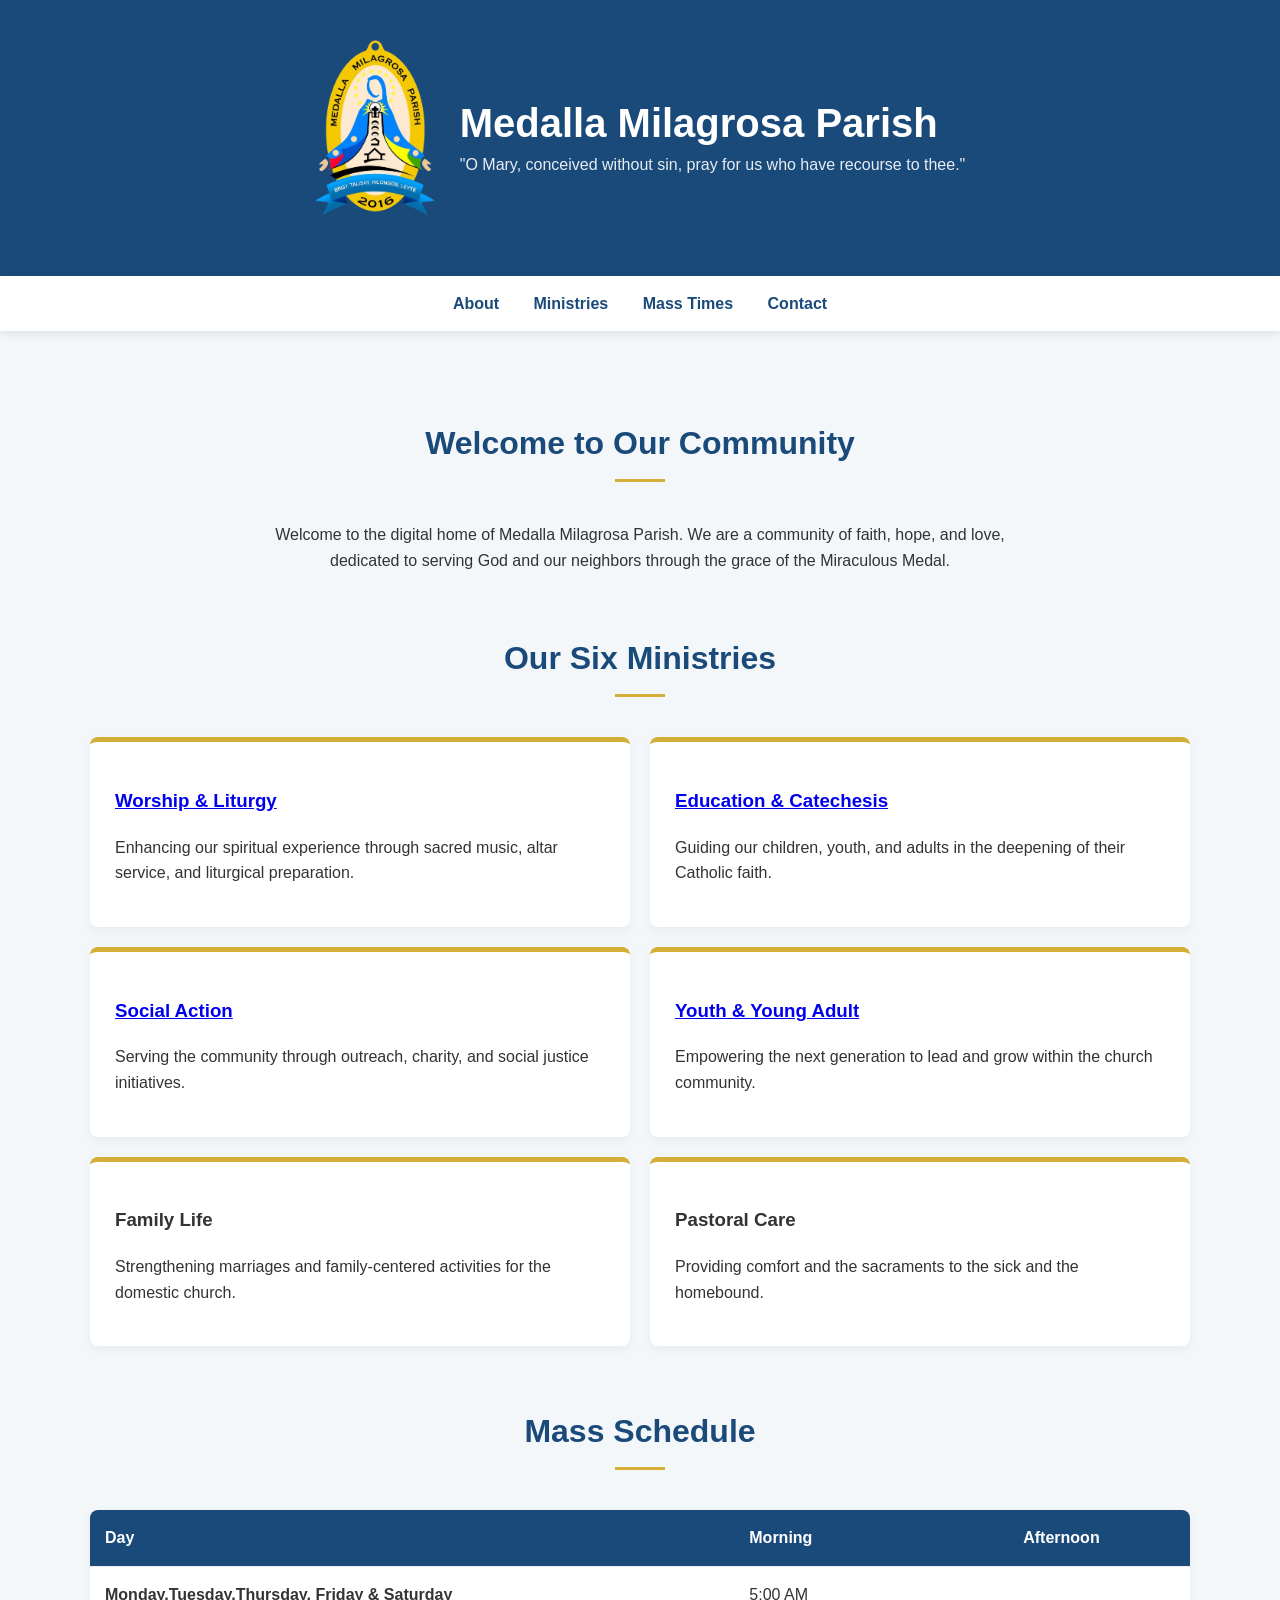
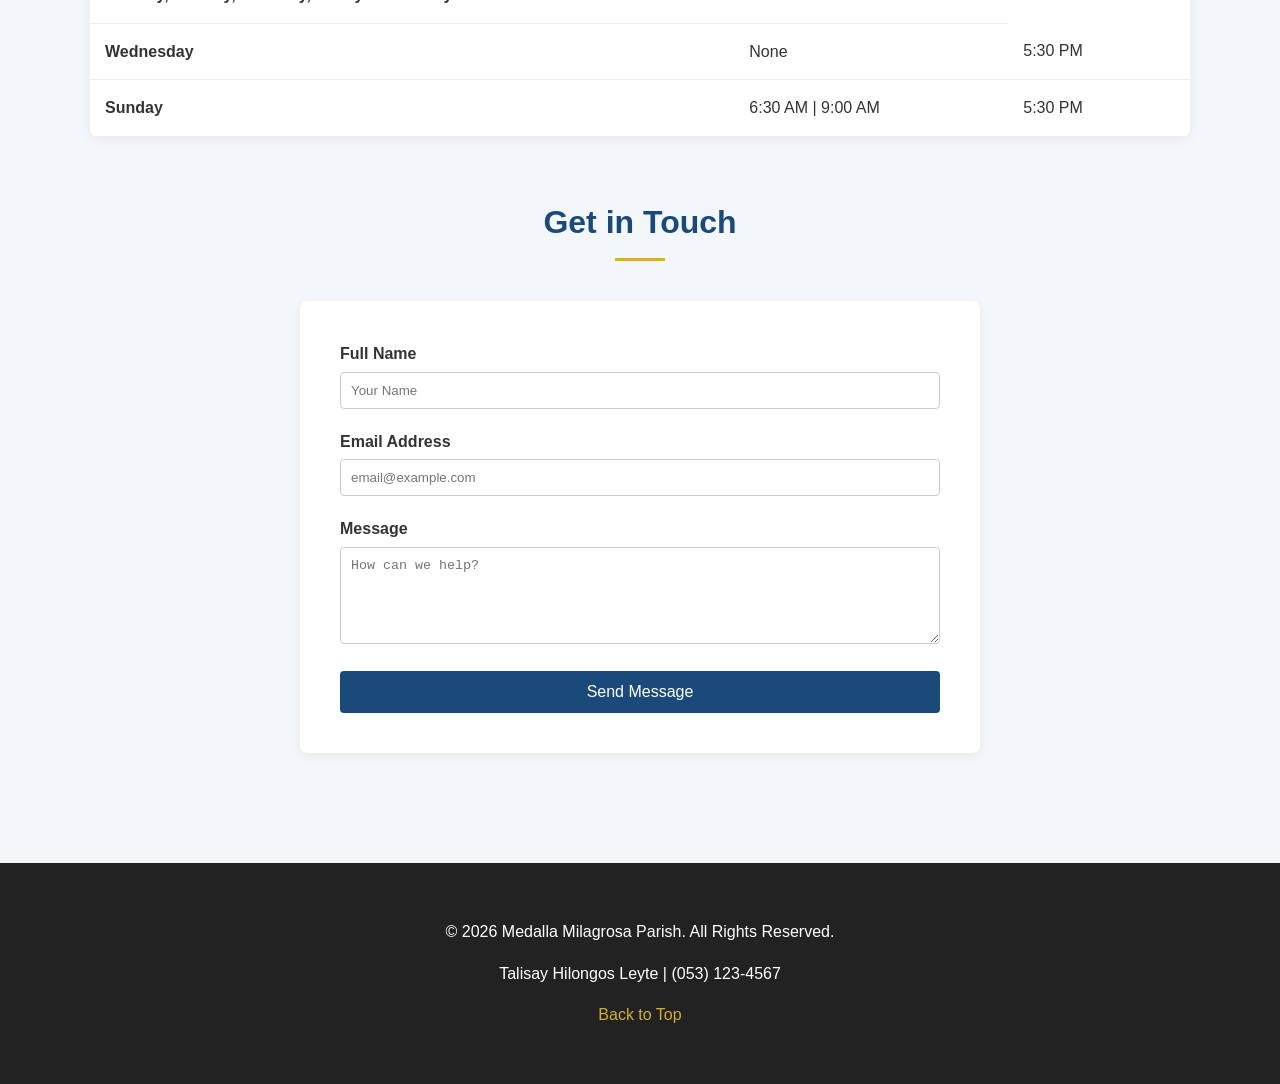
==== index.html @ 0173ea2f "First Update" ====
<!DOCTYPE html>
<html lang="en">
<head>
    <meta charset="UTF-8">
    <meta name="viewport" content="width=device-width, initial-scale=1.0">
    <title>Medalla Milagrosa Parish</title>
    <link rel="stylesheet" href="style.css">
</head>
<body>

    <header>
    <div class="header-content">
        <img src="images/logo.png" alt="Medalla Milagrosa Parish Logo" class="parish-logo">
        
        <div class="header-text">
            <h1>Medalla Milagrosa Parish</h1>
            <p>"O Mary, conceived without sin, pray for us who have recourse to thee."</p>
        </div>
    </div>
    </header>

    <nav>
        <a href="#about">About</a>
        <a href="#ministries">Ministries</a>
        <a href="#schedule">Mass Times</a>
        <a href="#contact">Contact</a>
    </nav>

    <main class="container">
        <section id="about" style="text-align: center; max-width: 800px; margin: auto;">
            <h2 class="section-title">Welcome to Our Community</h2>
            <p>Welcome to the digital home of Medalla Milagrosa Parish. We are a community of faith, hope, and love, dedicated to serving God and our neighbors through the grace of the Miraculous Medal.</p>
        </section>

        <section id="ministries" style="margin-top: 60px;">
            <h2 class="section-title">Our Six Ministries</h2>
            <div class="ministry-grid">
                <div class="card">
                    <h3><a href="#Worship">Worship & Liturgy</a></h3>
                    <p>Enhancing our spiritual experience through sacred music, altar service, and liturgical preparation.</p>
                </div>
                <div class="card">
                    <h3> <a href="#Education">Education & Catechesis</a></h3>
                    <p>Guiding our children, youth, and adults in the deepening of their Catholic faith.</p>
                </div>
                <div class="card">
                    <h3><a href="#Services">Social Action</a></h3>
                    <p>Serving the community through outreach, charity, and social justice initiatives.</p>
                </div>
                <div class="card">
                    <h3><a href="#youth">Youth & Young Adult</a></h3>
                    <p>Empowering the next generation to lead and grow within the church community.</p>
                </div>
                <div class="card">
                    <h3>Family Life</h3>
                    <p>Strengthening marriages and family-centered activities for the domestic church.</p>
                </div>
                <div class="card">
                    <h3>Pastoral Care</h3>
                    <p>Providing comfort and the sacraments to the sick and the homebound.</p>
                </div>
            </div>
        </section>

        <section id="schedule" style="margin-top: 60px;">
            <h2 class="section-title">Mass Schedule</h2>
            <table class="schedule-table">
                <thead>
                    <tr>
                        <th>Day</th>
                        <th>Morning</th>
                        <th>Afternoon</th>
                    </tr>
                </thead>
                <tbody>
                    <tr>
                        <td><strong>Monday,Tuesday,Thursday, Friday & Saturday</strong></td>
                        <td>5:00 AM</td>
                    </tr>
                    <tr>
                        <td><strong>Wednesday</strong></td>
                        <td>None</td>
                        <td>5:30 PM</td>
                    </tr>
                    <tr>
                        <td><strong>Sunday</strong></td>
                        <td>6:30 AM | 9:00 AM </td>
                        <td>5:30 PM</td>
                    </tr>
                </tbody>
            </table>
        </section>

        <section id="contact" style="margin-top: 60px;">
            <h2 class="section-title">Get in Touch</h2>
            <div class="contact-container">
                <form action="#">
                    <div class="form-group">
                        <label>Full Name</label>
                        <input type="text" placeholder="Your Name" required>
                    </div>
                    <div class="form-group">
                        <label>Email Address</label>
                        <input type="email" placeholder="email@example.com" required>
                    </div>
                    <div class="form-group">
                        <label>Message</label>
                        <textarea rows="5" placeholder="How can we help?"></textarea>
                    </div>
                    <button type="submit" class="submit-btn">Send Message</button>
                </form>
            </div>
        </section>
    </main>

    <footer>
        <p>&copy; 2026 Medalla Milagrosa Parish. All Rights Reserved.</p>
        <p>Talisay Hilongos Leyte | (053) 123-4567</p>
        <p><a href="#">Back to Top</a></p>
    </footer>
    
</body>
</html>
---- style.css ----
/* General Styles */
body {
    font-family: 'Segoe UI', Tahoma, Geneva, Verdana, sans-serif;
    margin: 0;
    padding: 0;
    line-height: 1.6;
    color: #333;
    background-color: #f4f7f9;
    scroll-behavior: smooth;
}

/* Header Layout */
header {
    background-color: #1a4a7a;
    color: white;
    padding: 40px 20px;
    display: flex;
    justify-content: center; /* Centers the whole group */
}

.header-content {
    display: flex;
    align-items: center; /* Aligns logo and text vertically */
    gap: 25px;           /* Space between logo and text */
    max-width: 1100px;
    text-align: left;    /* Aligns text to the left now that it's side-by-side */
}

/* Logo Styling */
.parish-logo {
    width: 120px;
    height: auto;
    margin-bottom: 20px;
    /* This line "removes" white backgrounds */
    /*mix-blend-mode: multiply;*/ 
}

.header-text h1 {
    margin: 0;
    font-size: 2.5rem;
    line-height: 1.2;
}

.header-text p {
    margin: 5px 0 0 0;
    font-size: 1rem;
    opacity: 0.9;
}

/* Responsive: Stack them again on small phones */
@media (max-width: 600px) {
    .header-content {
        flex-direction: column;
        text-align: center;
    }
}

/* Navigation */
nav {
    background: #fff;
    padding: 15px;
    text-align: center;
    position: sticky;
    top: 0;
    box-shadow: 0 2px 10px rgba(0,0,0,0.1);
    z-index: 1000;
}

nav a {
    margin: 0 15px;
    text-decoration: none;
    color: #1a4a7a;
    font-weight: bold;
    transition: color 0.3s;
}

nav a:hover {
    color: #d4af37;
}

/* Container & Titles */
.container {
    max-width: 1100px;
    margin: auto;
    padding: 60px 20px;
}

.section-title {
    text-align: center;
    color: #1a4a7a;
    margin-bottom: 40px;
    font-size: 2rem;
    position: relative;
}

.section-title::after {
    content: '';
    display: block;
    width: 50px;
    height: 3px;
    background: #d4af37;
    margin: 10px auto;
}

/* Ministry Grid */
.ministry-grid {
    display: flex;
    flex-wrap: wrap;
    gap: 20px;
    justify-content: center;
}

.card {
    background: white;
    border-top: 5px solid #d4af37;
    border-radius: 8px;
    padding: 25px;
    flex: 1 1 calc(33.333% - 40px);
    min-width: 280px;
    box-shadow: 0 4px 12px rgba(0,0,0,0.05);
    transition: transform 0.3s ease;
}

.card:hover {
    transform: translateY(-8px);
}

/* Mass Schedule Table */
.schedule-table {
    width: 100%;
    border-collapse: collapse;
    background: white;
    border-radius: 8px;
    overflow: hidden;
    box-shadow: 0 4px 12px rgba(0,0,0,0.05);
}

.schedule-table th, .schedule-table td {
    padding: 15px;
    text-align: left;
    border-bottom: 1px solid #eee;
}

.schedule-table th {
    background-color: #1a4a7a;
    color: white;
}

.schedule-table tr:hover {
    background-color: #f9f9f9;
}

/* Contact Form */
.contact-container {
    background: white;
    padding: 40px;
    border-radius: 8px;
    box-shadow: 0 4px 12px rgba(0,0,0,0.05);
    max-width: 600px;
    margin: auto;
}

.form-group {
    margin-bottom: 20px;
}

.form-group label {
    display: block;
    margin-bottom: 5px;
    font-weight: bold;
}

.form-group input, .form-group textarea {
    width: 100%;
    padding: 10px;
    border: 1px solid #ccc;
    border-radius: 4px;
    box-sizing: border-box;
}

.submit-btn {
    background: #1a4a7a;
    color: white;
    border: none;
    padding: 12px 25px;
    border-radius: 4px;
    cursor: pointer;
    font-size: 1rem;
    width: 100%;
    transition: background 0.3s;
}

.submit-btn:hover {
    background: #d4af37;
}

/* Footer */
footer {
    background: #222;
    color: white;
    text-align: center;
    padding: 40px 20px;
    margin-top: 50px;
}

footer a {
    color: #d4af37;
    text-decoration: none;
}

/* Responsive */
@media (max-width: 768px) {
    .card { flex: 1 1 100%; }
    header h1 { font-size: 2rem; }
}
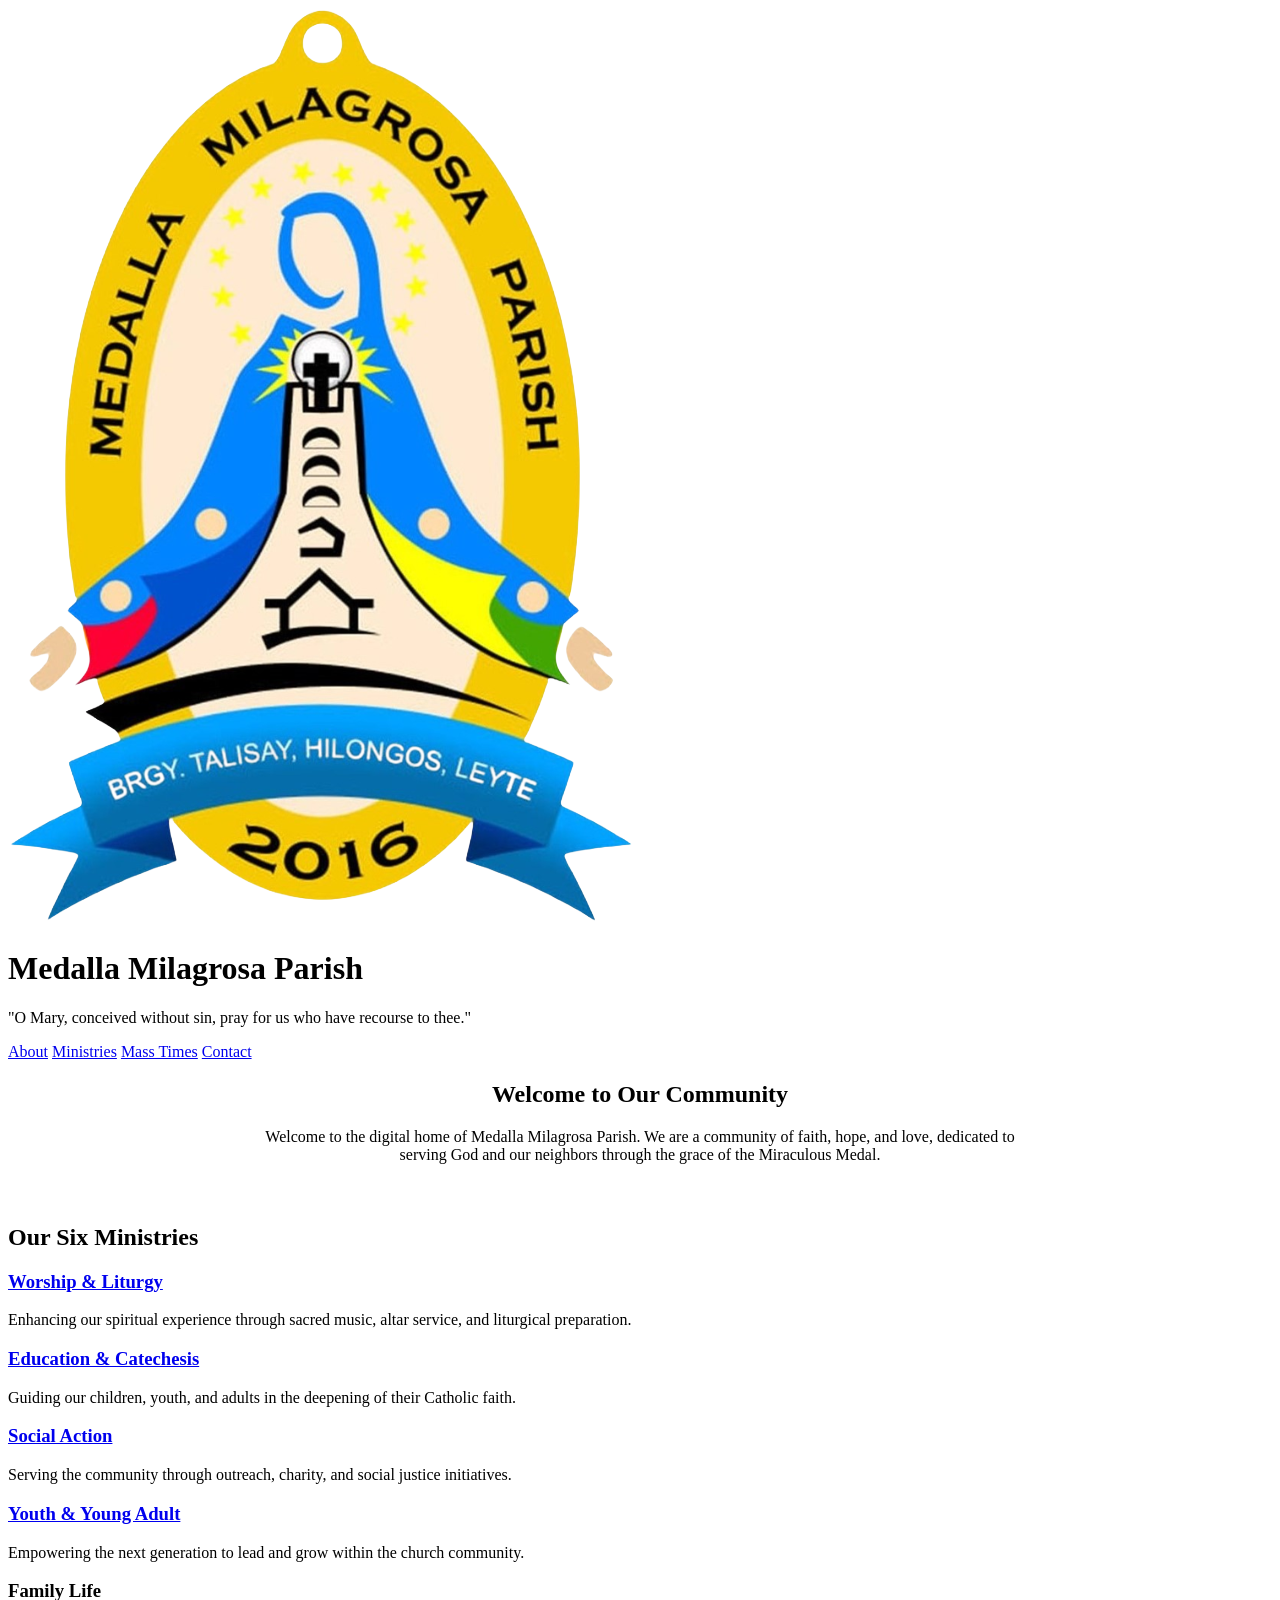
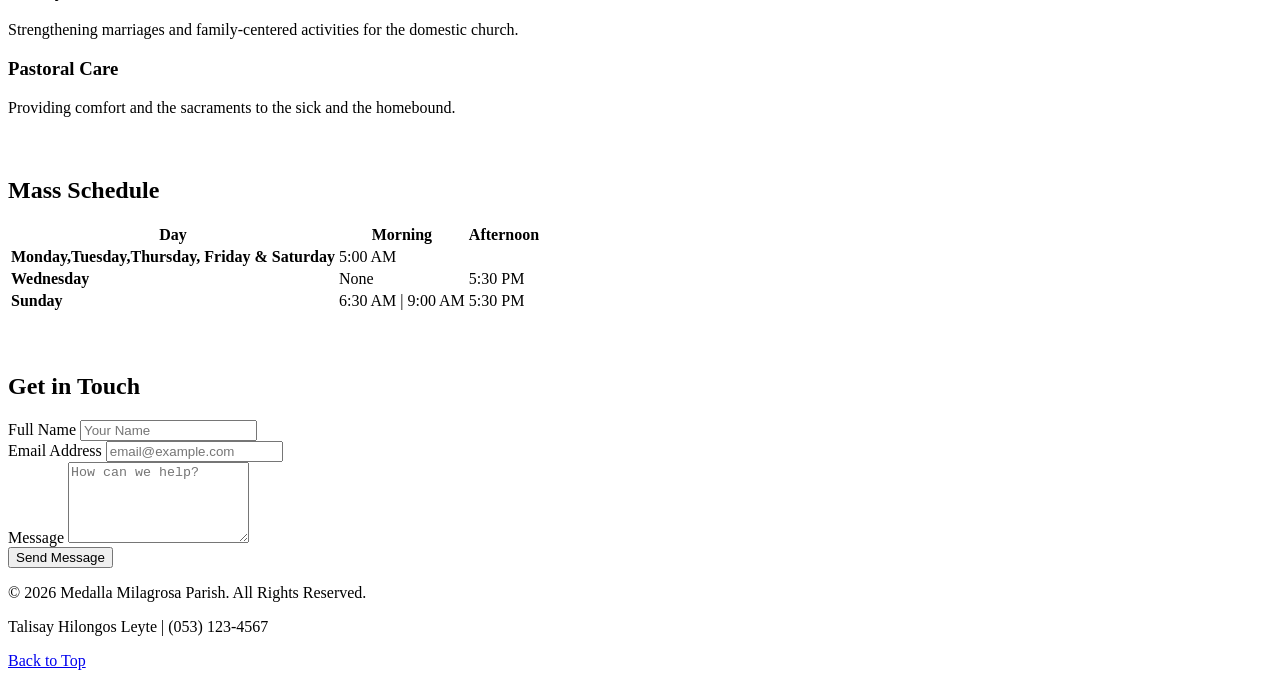
==== commit 45a0cffe: "updates" ====
--- a/index.html
+++ b/index.html
@@ -4,7 +4,7 @@
     <meta charset="UTF-8">
     <meta name="viewport" content="width=device-width, initial-scale=1.0">
     <title>Medalla Milagrosa Parish</title>
-    <link rel="stylesheet" href="style.css">
+    <link rel="stylesheets/style.css" href="style.css">
 </head>
 <body>
 
@@ -40,7 +40,7 @@
                     <p>Enhancing our spiritual experience through sacred music, altar service, and liturgical preparation.</p>
                 </div>
                 <div class="card">
-                    <h3> <a href="#Education">Education & Catechesis</a></h3>
+                    <h3> <a href="educationMin.html">Education & Catechesis</a></h3>
                     <p>Guiding our children, youth, and adults in the deepening of their Catholic faith.</p>
                 </div>
                 <div class="card">
@@ -111,13 +111,13 @@
                 </form>
             </div>
         </section>
-    </main>
+    
 
     <footer>
         <p>&copy; 2026 Medalla Milagrosa Parish. All Rights Reserved.</p>
         <p>Talisay Hilongos Leyte | (053) 123-4567</p>
         <p><a href="#">Back to Top</a></p>
     </footer>
-    
+
 </body>
 </html>
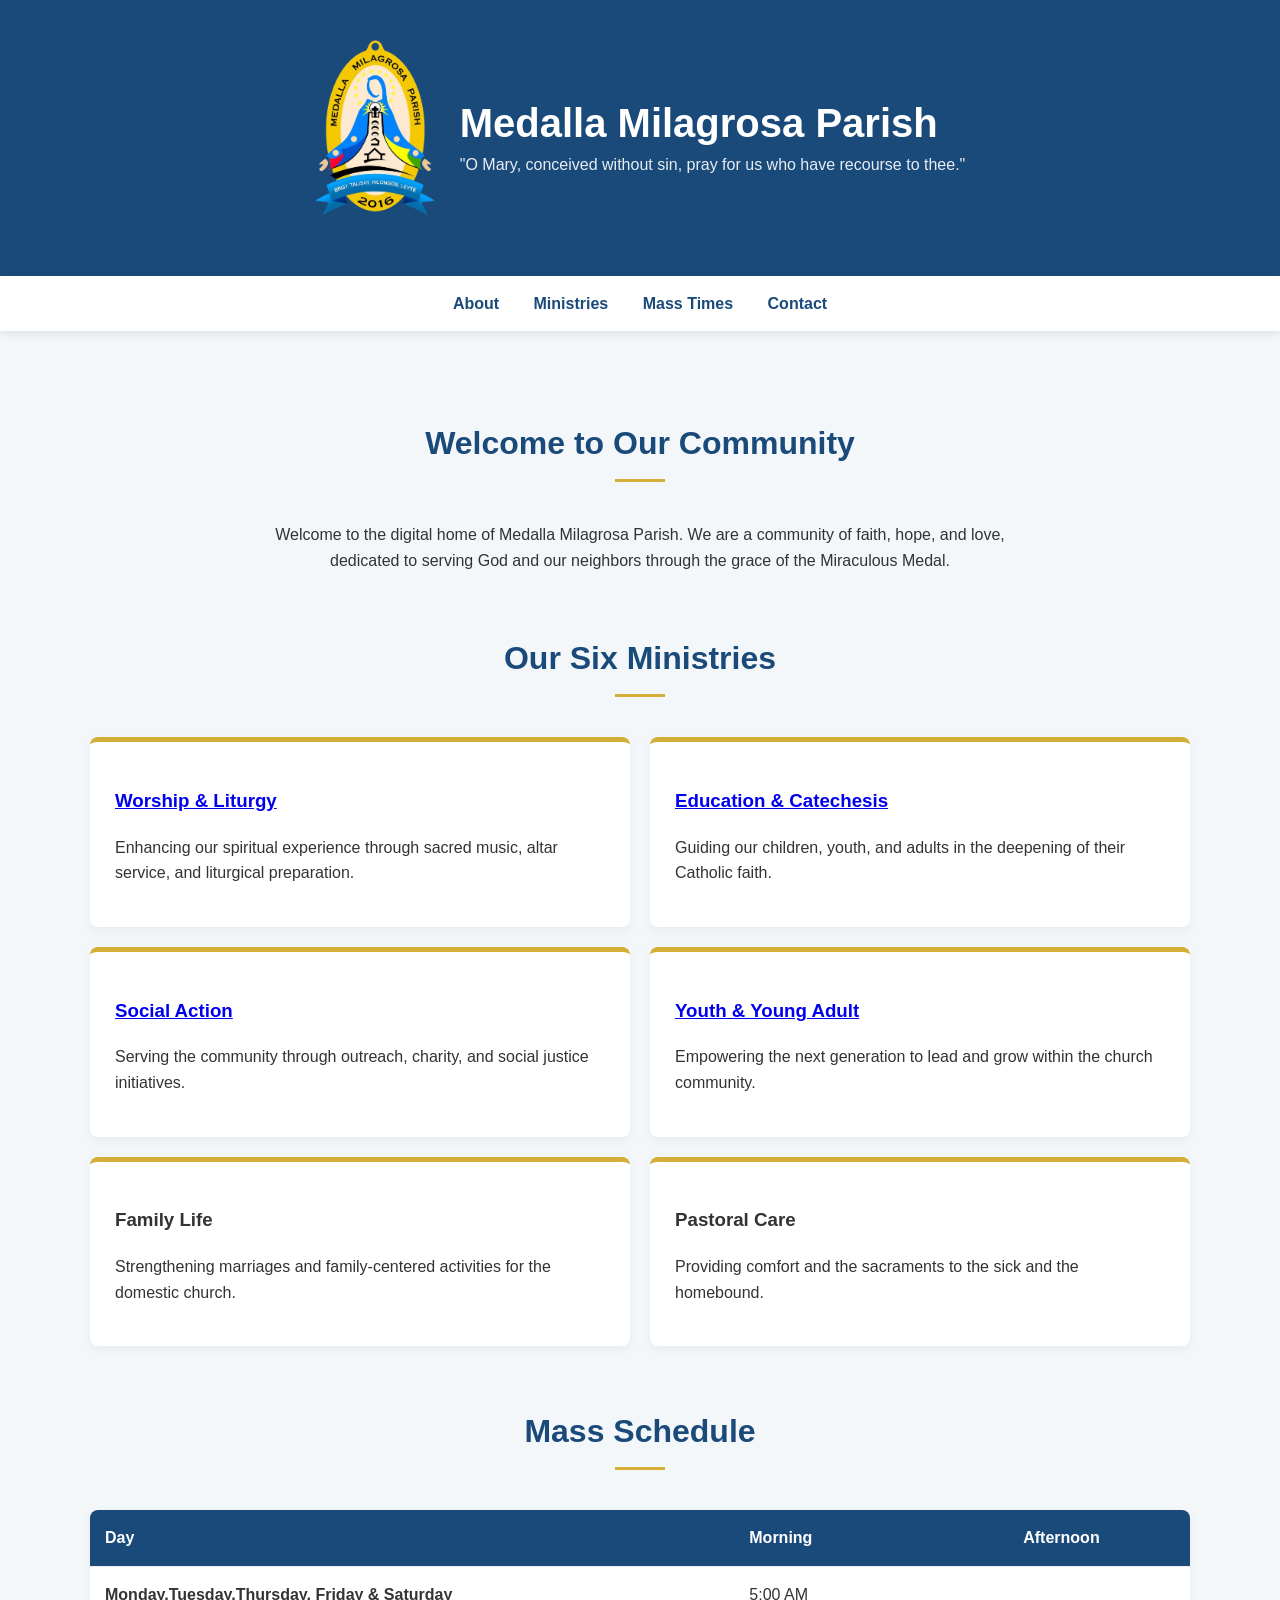
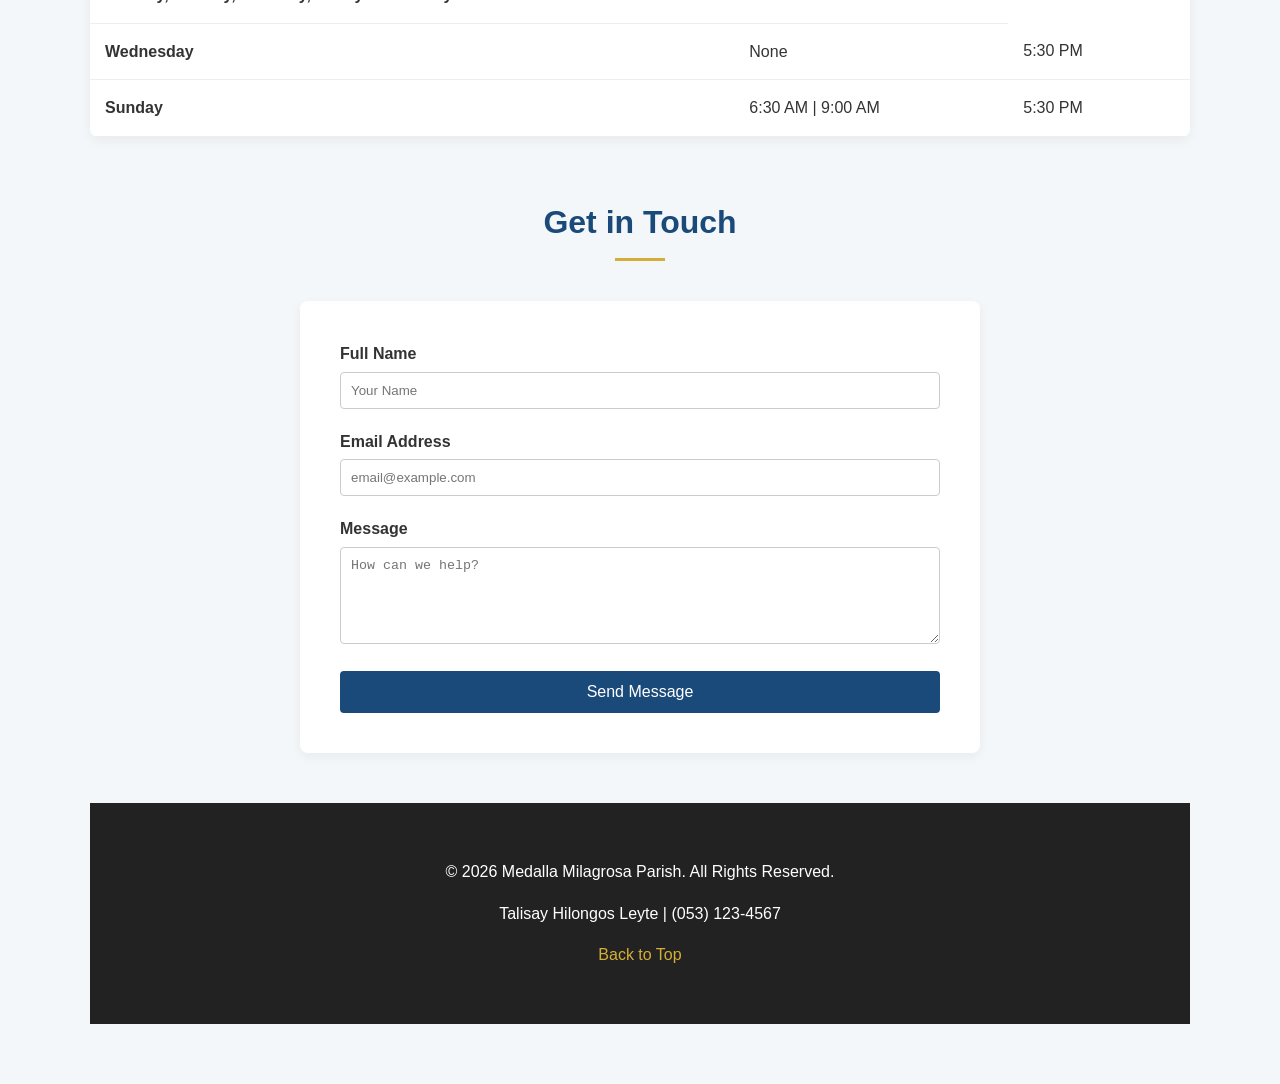
==== commit 76ad93ae: "new update" ====
--- a/index.html
+++ b/index.html
@@ -4,7 +4,7 @@
     <meta charset="UTF-8">
     <meta name="viewport" content="width=device-width, initial-scale=1.0">
     <title>Medalla Milagrosa Parish</title>
-    <link rel="stylesheets/style.css" href="style.css">
+    <link rel="stylesheet" href="stylesheets/main.css">
 </head>
 <body>
 
--- a/stylesheets/main.css
+++ b/stylesheets/main.css
@@ -0,0 +1,215 @@
+/* General Styles */
+body {
+    font-family: 'Segoe UI', Tahoma, Geneva, Verdana, sans-serif;
+    margin: 0;
+    padding: 0;
+    line-height: 1.6;
+    color: #333;
+    background-color: #f4f7f9;
+    scroll-behavior: smooth;
+}
+
+/* Header Layout */
+header {
+    background-color: #1a4a7a;
+    color: white;
+    padding: 40px 20px;
+    display: flex;
+    justify-content: center; /* Centers the whole group */
+}
+
+.header-content {
+    display: flex;
+    align-items: center; /* Aligns logo and text vertically */
+    gap: 25px;           /* Space between logo and text */
+    max-width: 1100px;
+    text-align: left;    /* Aligns text to the left now that it's side-by-side */
+}
+
+/* Logo Styling */
+.parish-logo {
+    width: 120px;
+    height: auto;
+    margin-bottom: 20px;
+    /* This line "removes" white backgrounds */
+    /*mix-blend-mode: multiply;*/ 
+}
+
+.header-text h1 {
+    margin: 0;
+    font-size: 2.5rem;
+    line-height: 1.2;
+}
+
+.header-text p {
+    margin: 5px 0 0 0;
+    font-size: 1rem;
+    opacity: 0.9;
+}
+
+/* Responsive: Stack them again on small phones */
+@media (max-width: 600px) {
+    .header-content {
+        flex-direction: column;
+        text-align: center;
+    }
+}
+
+/* Navigation */
+nav {
+    background: #fff;
+    padding: 15px;
+    text-align: center;
+    position: sticky;
+    top: 0;
+    box-shadow: 0 2px 10px rgba(0,0,0,0.1);
+    z-index: 1000;
+}
+
+nav a {
+    margin: 0 15px;
+    text-decoration: none;
+    color: #1a4a7a;
+    font-weight: bold;
+    transition: color 0.3s;
+}
+
+nav a:hover {
+    color: #d4af37;
+}
+
+/* Container & Titles */
+.container {
+    max-width: 1100px;
+    margin: auto;
+    padding: 60px 20px;
+}
+
+.section-title {
+    text-align: center;
+    color: #1a4a7a;
+    margin-bottom: 40px;
+    font-size: 2rem;
+    position: relative;
+}
+
+.section-title::after {
+    content: '';
+    display: block;
+    width: 50px;
+    height: 3px;
+    background: #d4af37;
+    margin: 10px auto;
+}
+
+/* Ministry Grid */
+.ministry-grid {
+    display: flex;
+    flex-wrap: wrap;
+    gap: 20px;
+    justify-content: center;
+}
+
+.card {
+    background: white;
+    border-top: 5px solid #d4af37;
+    border-radius: 8px;
+    padding: 25px;
+    flex: 1 1 calc(33.333% - 40px);
+    min-width: 280px;
+    box-shadow: 0 4px 12px rgba(0,0,0,0.05);
+    transition: transform 0.3s ease;
+}
+
+.card:hover {
+    transform: translateY(-8px);
+}
+
+/* Mass Schedule Table */
+.schedule-table {
+    width: 100%;
+    border-collapse: collapse;
+    background: white;
+    border-radius: 8px;
+    overflow: hidden;
+    box-shadow: 0 4px 12px rgba(0,0,0,0.05);
+}
+
+.schedule-table th, .schedule-table td {
+    padding: 15px;
+    text-align: left;
+    border-bottom: 1px solid #eee;
+}
+
+.schedule-table th {
+    background-color: #1a4a7a;
+    color: white;
+}
+
+.schedule-table tr:hover {
+    background-color: #f9f9f9;
+}
+
+/* Contact Form */
+.contact-container {
+    background: white;
+    padding: 40px;
+    border-radius: 8px;
+    box-shadow: 0 4px 12px rgba(0,0,0,0.05);
+    max-width: 600px;
+    margin: auto;
+}
+
+.form-group {
+    margin-bottom: 20px;
+}
+
+.form-group label {
+    display: block;
+    margin-bottom: 5px;
+    font-weight: bold;
+}
+
+.form-group input, .form-group textarea {
+    width: 100%;
+    padding: 10px;
+    border: 1px solid #ccc;
+    border-radius: 4px;
+    box-sizing: border-box;
+}
+
+.submit-btn {
+    background: #1a4a7a;
+    color: white;
+    border: none;
+    padding: 12px 25px;
+    border-radius: 4px;
+    cursor: pointer;
+    font-size: 1rem;
+    width: 100%;
+    transition: background 0.3s;
+}
+
+.submit-btn:hover {
+    background: #d4af37;
+}
+
+/* Footer */
+footer {
+    background: #222;
+    color: white;
+    text-align: center;
+    padding: 40px 20px;
+    margin-top: 50px;
+}
+
+footer a {
+    color: #d4af37;
+    text-decoration: none;
+}
+
+/* Responsive */
+@media (max-width: 768px) {
+    .card { flex: 1 1 100%; }
+    header h1 { font-size: 2rem; }
+}
